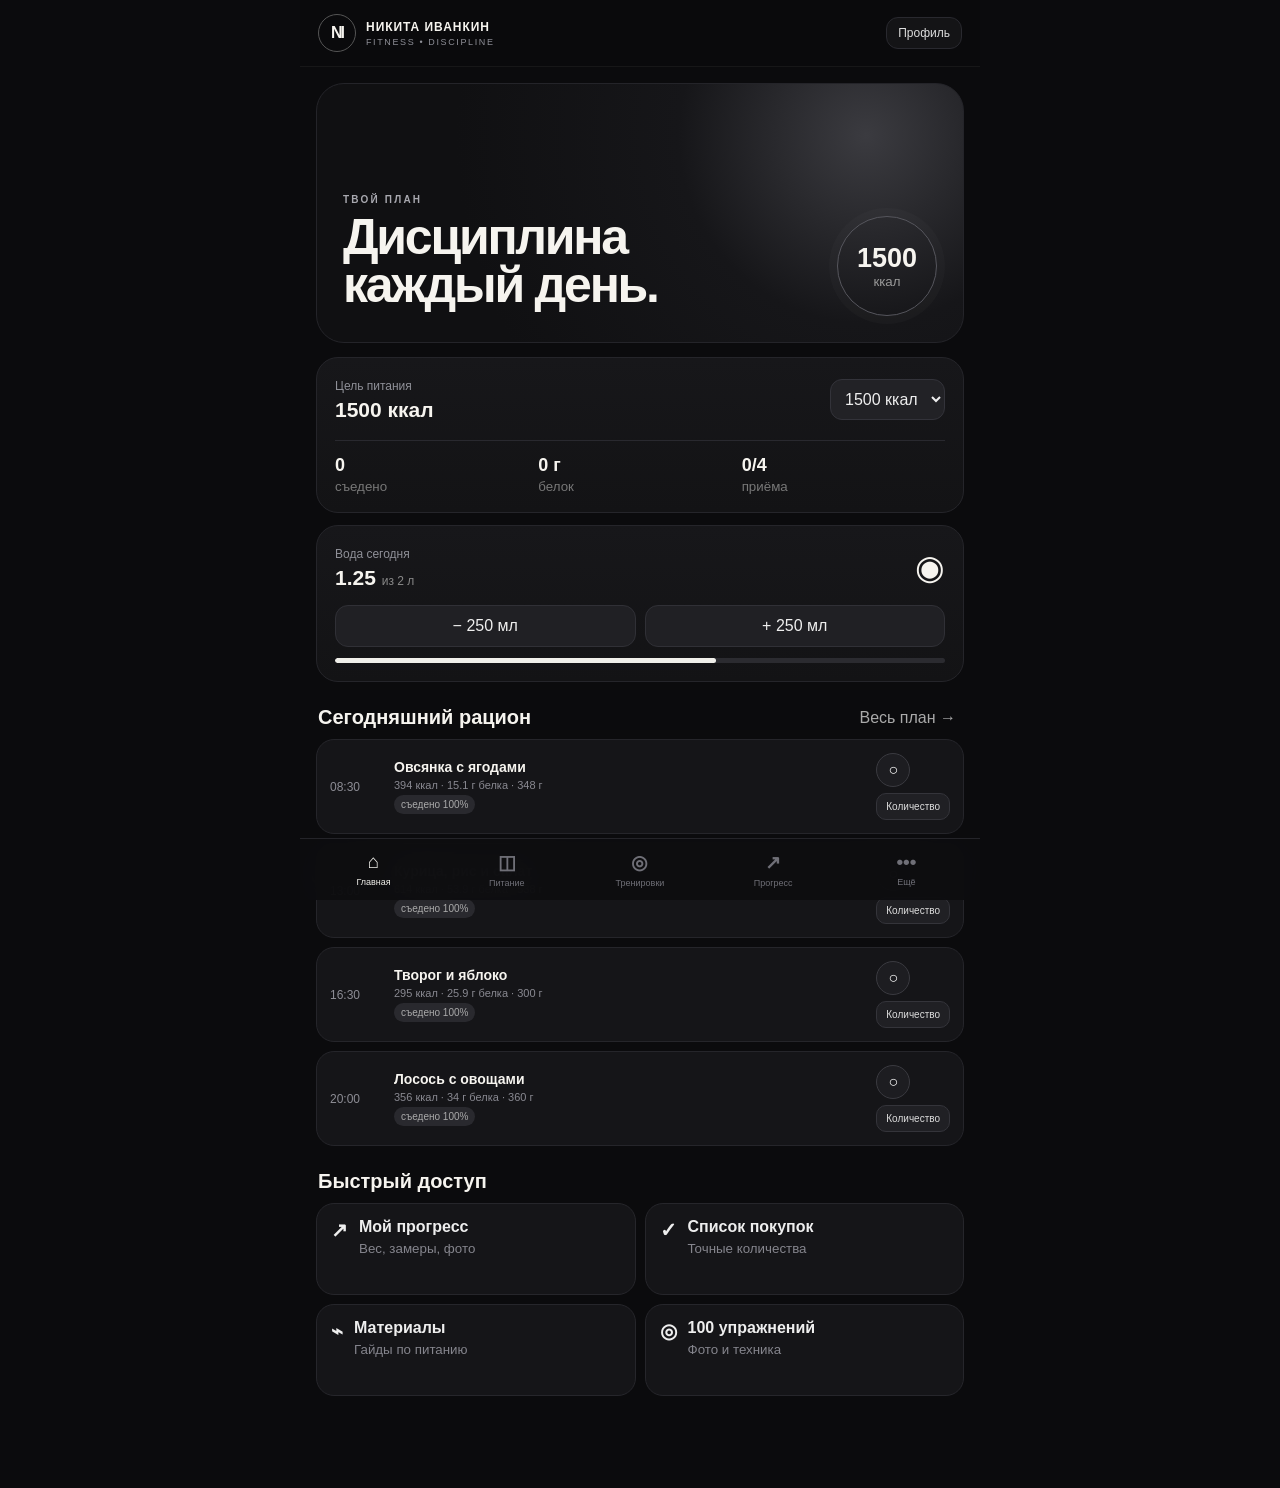
==== index.html @ 8d099d6b "Add files via upload" ====
<!doctype html><html lang="ru"><head><meta charset="utf-8"><meta name="viewport" content="width=device-width,initial-scale=1,viewport-fit=cover"><meta name="theme-color" content="#0b0b0d"><title>NI Fitness</title><link rel="stylesheet" href="styles.css"><script src="https://telegram.org/js/telegram-web-app.js"></script></head><body><div class="app">
<header class="topbar"><div class="brand"><div class="logo">NI</div><div><b>НИКИТА ИВАНКИН</b><span>FITNESS • DISCIPLINE</span></div></div><button class="icon-btn" data-goto="profile">Профиль</button></header>
<main>
<section class="page active" data-page="home"><div class="hero"><div><span class="eyebrow">ТВОЙ ПЛАН</span><h1>Дисциплина<br>каждый день.</h1></div><div class="hero-ring"><span id="heroKcal">1500</span><small>ккал</small></div></div>
<div class="card"><div class="row between"><div><span class="muted">Цель питания</span><h2 id="planTitle">1500 ккал</h2></div><select id="kcalSelect"></select></div><div class="stats"><div><span id="eatenKcal">0</span><small>съедено</small></div><div><span id="eatenProtein">0 г</span><small>белок</small></div><div><span id="mealProgress">0/4</span><small>приёма</small></div></div></div>
<div class="card water-card"><div class="row between"><div><span class="muted">Вода сегодня</span><h2><span id="waterValue">1.25</span> <small>из <span id="waterGoalText">2</span> л</small></h2></div><div class="water-drop">◉</div></div><div class="water-actions"><button id="waterMinus">− 250 мл</button><button id="waterPlus">+ 250 мл</button></div><div class="progress"><i id="waterBar"></i></div></div>
<div class="section-head"><h2>Сегодняшний рацион</h2><button data-goto="nutrition">Весь план →</button></div><div id="homeMeals" class="meal-list"></div>
<div class="section-head"><h2>Быстрый доступ</h2></div><div class="quick-grid"><button data-goto="progress"><b>↗</b><span>Мой прогресс<small>Вес, замеры, фото</small></span></button><button data-goto="nutrition"><b>✓</b><span>Список покупок<small>Точные количества</small></span></button><button data-goto="materials"><b>⌁</b><span>Материалы<small>Гайды по питанию</small></span></button><button data-goto="exercises"><b>◎</b><span>100 упражнений<small>Фото и техника</small></span></button></div></section>
<section class="page" data-page="nutrition"><div class="page-title"><span class="eyebrow">ПИТАНИЕ</span><h1>Мой рацион</h1><p>Можно отмечать фактически съеденное количество и менять продукты.</p></div><div class="card row between"><div><span class="muted">Калорийность</span><h2><span id="nutritionKcal">1500</span> ккал</h2></div><select id="kcalSelect2"></select></div><div id="nutritionMeals" class="meal-list"></div><div class="card"><div class="section-head no-margin"><h2>Список покупок на 7 дней</h2></div><div id="shoppingList" class="shopping"></div></div></section>
<section class="page" data-page="exercises"><div class="page-title"><span class="eyebrow">STRENGTH LIBRARY</span><h1>100 упражнений</h1><p>Фото из твоей энциклопедии, техника, мышцы и частые ошибки.</p></div><div id="muscleTabs" class="tabs"></div><div id="exerciseList" class="exercise-list"></div></section>
<section class="page" data-page="materials"><div class="page-title"><span class="eyebrow">LIBRARY</span><h1>Гайды и материалы</h1><p>Питание и тренировки в одном разделе.</p></div><div class="guide-grid"><a class="guide-card" href="assets/guides/nutrition-guide.pdf" target="_blank"><img src="assets/guides/nutrition-cover.jpg"><span><b>Nutrition Guide</b><small>Открыть полный гайд по питанию →</small></span></a><a class="guide-card" href="assets/guides/exercise-encyclopedia-100.pdf" target="_blank"><img src="assets/guides/exercise-cover.jpg"><span><b>100 силовых упражнений</b><small>Открыть энциклопедию →</small></span></a></div><div id="materialCards" class="material-list"></div></section>
<section class="page" data-page="progress"><div class="page-title"><span class="eyebrow">PROGRESS</span><h1>Мой прогресс</h1><p>Замеры и фото формы.</p></div><div class="card form-card"><label>Вес, кг<input id="weightInput" type="number" step="0.1"></label><label>Талия, см<input id="waistInput" type="number" step="0.1"></label><label>Грудь, см<input id="chestInput" type="number" step="0.1"></label><label>Бёдра, см<input id="hipsInput" type="number" step="0.1"></label><button class="primary" id="saveMeasurements">Сохранить замеры</button></div><div class="card"><div class="section-head no-margin"><h2>Фото формы</h2></div><div class="photo-actions"><label class="upload"><input id="photoGallery" type="file" accept="image/*"><span>▧ Загрузить из галереи</span></label><label class="upload"><input id="photoCamera" type="file" accept="image/*" capture="user"><span>◎ Сделать фото</span></label></div><div id="photoGrid" class="photo-grid"></div></div><div class="card"><div class="section-head no-margin"><h2>Последние замеры</h2></div><div id="measurementHistory" class="history"></div></div></section>
<section class="page" data-page="profile"><div class="page-title"><span class="eyebrow">PROFILE</span><h1>Профиль</h1><p>Настройки клиента и цели.</p></div><div class="card form-card"><label>Имя<input id="profileName" placeholder="Имя"></label><label>Цель<select id="profileGoal"><option>Снижение веса</option><option>Поддержание</option><option>Набор мышц</option></select></label><label>Рост, см<input id="profileHeight" type="number"></label><label>Текущий вес, кг<input id="profileWeight" type="number" step="0.1"></label><label>Цель по воде, л<input id="profileWater" type="number" step="0.25" min="0.5"></label><button class="primary" id="saveProfile">Сохранить профиль</button></div></section>
<section class="page" data-page="more"><div class="page-title"><span class="eyebrow">NI FITNESS</span><h1>Ещё</h1></div><div class="card menu-card"><button data-goto="materials">Гайды и материалы <span>→</span></button><button data-goto="profile">Профиль <span>→</span></button><button id="resetToday">Сбросить сегодняшний день <span>→</span></button><button id="exportData">Экспорт данных <span>→</span></button></div><div class="notice">Данные сохраняются локально на устройстве. Для полноценной синхронизации между устройствами понадобится серверная база.</div></section>
</main><nav class="bottom-nav"><button class="active" data-goto="home"><b>⌂</b><span>Главная</span></button><button data-goto="nutrition"><b>◫</b><span>Питание</span></button><button data-goto="exercises"><b>◎</b><span>Тренировки</span></button><button data-goto="progress"><b>↗</b><span>Прогресс</span></button><button data-goto="more"><b>•••</b><span>Ещё</span></button></nav></div>
<div class="modal" id="exerciseModal"><div class="sheet"><button class="close">×</button><div id="exerciseDetail"></div></div></div>
<div class="modal" id="mealModal"><div class="sheet"><button class="close">×</button><div id="mealDetail"></div></div></div>
<div class="modal" id="replaceModal"><div class="sheet"><button class="close">×</button><span class="eyebrow">ЗАМЕНА ПРОДУКТА</span><h2>Выбери замену</h2><div id="replaceDetail"></div></div></div>
<script src="data.js"></script><script src="app.js"></script></body></html>
---- styles.css ----
:root{--bg:#0b0b0d;--card:#151518;--card2:#1b1b1f;--text:#f6f4ef;--muted:#8f9098;--line:#29292f;--accent:#efeee9;--radius:22px}
*{box-sizing:border-box}html{background:var(--bg)}body{margin:0;background:var(--bg);color:var(--text);font-family:Inter,-apple-system,BlinkMacSystemFont,"Segoe UI",sans-serif}.app{max-width:680px;margin:auto;min-height:100vh;padding-bottom:92px}
button,select,input,textarea{font:inherit}.topbar{position:sticky;top:0;z-index:20;display:flex;justify-content:space-between;align-items:center;padding:14px 18px;background:rgba(11,11,13,.88);backdrop-filter:blur(20px);border-bottom:1px solid rgba(255,255,255,.05)}.brand{display:flex;gap:10px;align-items:center}.logo{width:38px;height:38px;border:1px solid #555;border-radius:50%;display:grid;place-items:center;font-weight:800;letter-spacing:-2px}.brand b{display:block;font-size:12px;letter-spacing:.08em}.brand span{display:block;color:var(--muted);font-size:9px;letter-spacing:.18em;margin-top:3px}.icon-btn{border:1px solid var(--line);color:#ddd;background:#141416;border-radius:12px;padding:8px 11px;font-size:12px}
main{padding:0 16px}.page{display:none;padding-top:16px}.page.active{display:block}.hero{min-height:210px;border-radius:28px;margin-bottom:14px;padding:26px;background:radial-gradient(circle at 85% 20%,#3b3b40 0,#161619 32%,#101012 70%);border:1px solid #242429;display:flex;align-items:flex-end;justify-content:space-between;overflow:hidden}.hero h1,.page-title h1{font-size:38px;line-height:.95;letter-spacing:-.045em;margin:7px 0}.eyebrow{font-size:10px;letter-spacing:.22em;color:#a8a8af;font-weight:700}.hero-ring{width:100px;height:100px;border-radius:50%;border:1px solid #56565d;display:grid;place-content:center;text-align:center;box-shadow:0 0 0 8px rgba(255,255,255,.02)}.hero-ring span{font-size:27px;font-weight:800}.hero-ring small{color:#999}.card{background:linear-gradient(180deg,#17171a,#131315);border:1px solid #25252a;border-radius:var(--radius);padding:18px;margin:12px 0}.row{display:flex;align-items:center;gap:12px}.between{justify-content:space-between}.muted{color:var(--muted);font-size:12px}.card h2{margin:4px 0 0;font-size:21px}.card h2 small{font-size:12px;color:#888;font-weight:500}select{background:#222226;color:#eee;border:1px solid #33333a;border-radius:12px;padding:10px}.stats{display:grid;grid-template-columns:repeat(3,1fr);margin-top:18px;border-top:1px solid var(--line);padding-top:14px}.stats div{display:flex;flex-direction:column}.stats span{font-weight:800;font-size:18px}.stats small{color:#777;margin-top:3px}.water-drop{font-size:34px}.water-actions{display:grid;grid-template-columns:1fr 1fr;gap:9px;margin:15px 0 11px}.water-actions button{background:#202024;border:1px solid #303036;color:#eee;border-radius:13px;padding:11px}.progress{height:5px;background:#2b2b30;border-radius:20px;overflow:hidden}.progress i{display:block;height:100%;background:#efeee9;width:62.5%;border-radius:20px;transition:.25s}.section-head{display:flex;justify-content:space-between;align-items:center;margin:24px 2px 10px}.section-head h2{font-size:20px;margin:0}.section-head button{background:none;border:0;color:#aaa}.no-margin{margin:0 0 14px}.meal-list{display:grid;gap:9px}.meal{display:grid;grid-template-columns:54px 1fr auto;gap:10px;align-items:center;background:#151518;border:1px solid #25252a;border-radius:18px;padding:13px}.meal.done{opacity:.55}.meal .time{font-size:12px;color:#8d8d95}.meal h3{font-size:14px;margin:0 0 4px}.meal p{margin:0;color:#898991;font-size:11px}.meal .check{width:34px;height:34px;border-radius:50%;border:1px solid #3a3a40;background:#1d1d21;color:white}.meal.done .check{background:#efeee9;color:#111}.quick-grid{display:grid;grid-template-columns:1fr 1fr;gap:9px}.quick-grid button{min-height:92px;border:1px solid #26262b;background:#151518;color:#eee;border-radius:18px;padding:14px;text-align:left;display:flex;gap:11px}.quick-grid b{font-size:20px}.quick-grid span{font-weight:700}.quick-grid small{display:block;font-weight:400;color:#85858d;margin-top:5px}.page-title{padding:16px 4px 8px}.page-title p{color:#85858d;margin:12px 0 0}.tabs{display:flex;overflow:auto;gap:8px;padding:4px 0 12px;scrollbar-width:none}.tabs button{white-space:nowrap;border:1px solid #2d2d32;background:#17171a;color:#aaa;border-radius:99px;padding:9px 14px}.tabs button.active{background:#efeee9;color:#111}.exercise-list{display:grid;gap:9px}.exercise{border:1px solid #27272c;background:#151518;border-radius:18px;padding:16px;color:#eee;text-align:left;display:flex;justify-content:space-between;gap:10px}.exercise h3{margin:0 0 5px;font-size:15px}.exercise p{margin:0;color:#818189;font-size:12px}.exercise .arrow{font-size:20px}.form-card{display:grid;gap:12px}label{display:grid;gap:7px;color:#aaa;font-size:12px}input,textarea{width:100%;background:#202024;border:1px solid #333339;color:#fff;border-radius:13px;padding:13px}textarea{min-height:90px;resize:vertical}.primary{background:#f2f0e9;color:#111;border:0;border-radius:14px;padding:14px;font-weight:800}.wide{width:100%}.upload{border:1px dashed #3a3a42;border-radius:18px;padding:24px;text-align:center;display:block}.upload input{display:none}.upload span{display:block;font-weight:800;color:#eee}.upload small{display:block;color:#73737b;margin-top:5px}.photo-grid{display:grid;grid-template-columns:repeat(3,1fr);gap:7px;margin-top:12px}.photo-grid img{width:100%;aspect-ratio:3/4;object-fit:cover;border-radius:12px}.history{display:grid;gap:8px}.history-item{background:#202024;border-radius:12px;padding:11px;color:#ccc;font-size:12px}.chips{display:flex;flex-wrap:wrap;gap:7px}.chip{border:1px solid #323238;background:#202024;border-radius:99px;padding:7px 10px;font-size:11px;color:#bbb}.menu-card{padding:5px 16px}.menu-card button{width:100%;display:flex;justify-content:space-between;background:none;border:0;border-bottom:1px solid #28282d;color:#eee;padding:16px 2px;text-align:left}.menu-card button:last-child{border-bottom:0}.notice{color:#777;font-size:11px;padding:10px 5px;line-height:1.5}.bottom-nav{position:fixed;z-index:30;bottom:0;left:50%;transform:translateX(-50%);width:min(680px,100%);display:grid;grid-template-columns:repeat(5,1fr);padding:8px 7px calc(8px + env(safe-area-inset-bottom));background:rgba(13,13,15,.94);backdrop-filter:blur(20px);border-top:1px solid #242429}.bottom-nav button{border:0;background:none;color:#6f6f77;display:flex;flex-direction:column;align-items:center;gap:4px;font-size:9px;padding:4px}.bottom-nav b{font-size:19px}.bottom-nav button.active{color:#f1f0eb}.modal{position:fixed;inset:0;background:rgba(0,0,0,.72);z-index:50;display:none;align-items:flex-end}.modal.open{display:flex}.sheet{position:relative;background:#151518;border:1px solid #303036;border-radius:26px 26px 0 0;padding:24px 18px calc(24px + env(safe-area-inset-bottom));width:min(680px,100%);margin:auto;max-height:88vh;overflow:auto}.close{position:absolute;right:16px;top:14px;width:34px;height:34px;border:1px solid #333;border-radius:50%;background:#222;color:white;font-size:22px}.detail-visual{height:170px;border-radius:18px;background:radial-gradient(circle at 50% 20%,#3b3b42,#1a1a1e 45%,#111);display:grid;place-items:center;margin:15px 0;font-size:58px}.detail-grid{display:grid;grid-template-columns:1fr 1fr;gap:8px}.detail-box{background:#202024;border-radius:14px;padding:12px}.detail-box small{color:#777}.detail-box p{margin:5px 0 0;font-size:12px}.detail-section{border-top:1px solid #2a2a30;padding-top:13px;margin-top:13px}.detail-section h4{margin:0 0 6px}.detail-section p{margin:0;color:#aaa;line-height:1.55;font-size:13px}
@media(min-width:600px){.hero{min-height:260px}.hero h1,.page-title h1{font-size:50px}}

.meal{grid-template-columns:54px 1fr auto}.meal-actions{display:flex;flex-direction:column;gap:6px}.mini{border:1px solid #34343a;background:#202024;color:#ddd;border-radius:10px;padding:7px 9px;font-size:10px}.ingredient-list{display:grid;gap:8px;margin-top:12px}.ingredient-row{display:grid;grid-template-columns:1fr auto;gap:10px;padding:10px 0;border-bottom:1px solid #29292e}.ingredient-row:last-child{border-bottom:0}.ingredient-row small{color:#85858d}.amount-line{display:flex;gap:8px;align-items:center;margin-top:14px}.amount-line input{max-width:110px}.shopping{display:grid;gap:8px}.shop-row{display:flex;justify-content:space-between;gap:12px;padding:10px 0;border-bottom:1px solid #29292e}.shop-row:last-child{border-bottom:0}.shop-row b{font-size:13px}.shop-row span{color:#aaa;font-size:12px}.exercise img{width:74px;height:54px;object-fit:cover;border-radius:10px;flex:none}.exercise{align-items:center}.exercise-main{display:flex;gap:12px;align-items:center}.detail-photo{width:100%;border-radius:18px;margin:14px 0;background:#101014}.guide-grid{display:grid;grid-template-columns:1fr 1fr;gap:10px}.guide-card{display:block;text-decoration:none;color:#eee;background:#151518;border:1px solid #27272c;border-radius:18px;overflow:hidden}.guide-card img{width:100%;aspect-ratio:3/4;object-fit:cover;display:block}.guide-card span{display:block;padding:12px}.guide-card b{font-size:13px}.guide-card small{display:block;color:#85858d;margin-top:5px;line-height:1.35}.material-list{display:grid;gap:9px;margin-top:14px}.material-card{background:#151518;border:1px solid #27272c;border-radius:18px;padding:16px}.material-card h3{margin:0 0 8px;font-size:15px}.material-card p{margin:0;color:#aaa;font-size:13px;line-height:1.55}.photo-actions{display:grid;grid-template-columns:1fr 1fr;gap:8px}.photo-actions .upload{padding:15px 8px}.photo-actions .upload span{font-size:12px}.profile-summary{background:#202024;border-radius:14px;padding:13px;margin-bottom:10px}.replace-options{display:grid;gap:8px;margin-top:12px}.replace-options button{border:1px solid #33333a;background:#202024;color:#eee;border-radius:13px;padding:13px;text-align:left}.portion-badge{display:inline-block;padding:4px 7px;border-radius:99px;background:#29292e;color:#aaa;font-size:10px;margin-top:4px}@media(max-width:380px){.guide-grid{grid-template-columns:1fr}.photo-actions{grid-template-columns:1fr}}
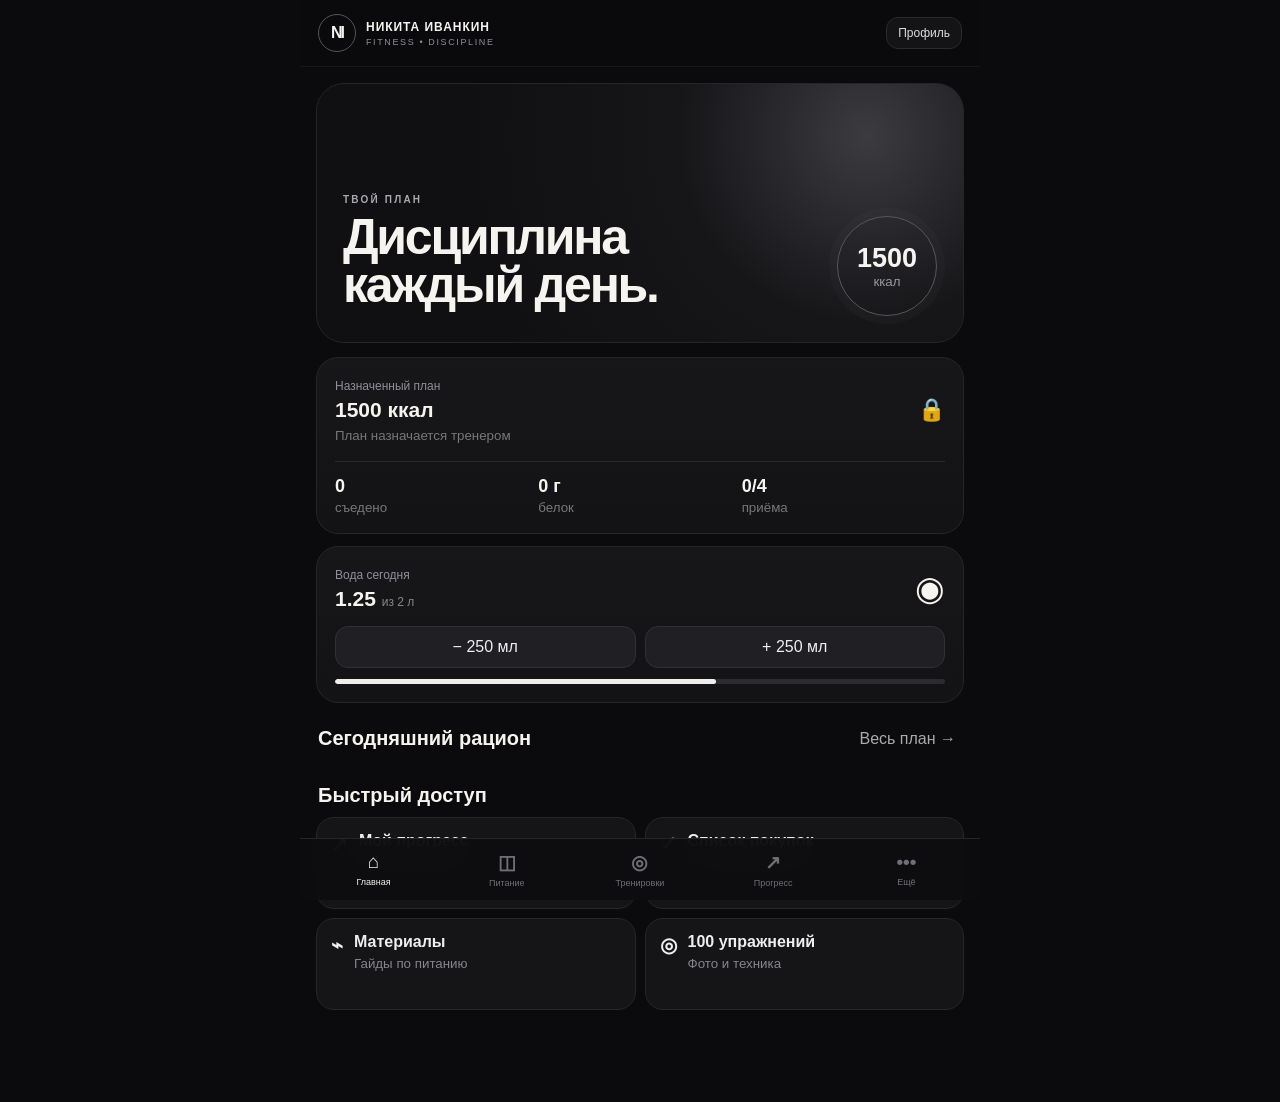
==== commit 385fb56a: "Add files via upload" ====
--- a/index.html
+++ b/index.html
@@ -2,15 +2,15 @@
 <header class="topbar"><div class="brand"><div class="logo">NI</div><div><b>НИКИТА ИВАНКИН</b><span>FITNESS • DISCIPLINE</span></div></div><button class="icon-btn" data-goto="profile">Профиль</button></header>
 <main>
 <section class="page active" data-page="home"><div class="hero"><div><span class="eyebrow">ТВОЙ ПЛАН</span><h1>Дисциплина<br>каждый день.</h1></div><div class="hero-ring"><span id="heroKcal">1500</span><small>ккал</small></div></div>
-<div class="card"><div class="row between"><div><span class="muted">Цель питания</span><h2 id="planTitle">1500 ккал</h2></div><select id="kcalSelect"></select></div><div class="stats"><div><span id="eatenKcal">0</span><small>съедено</small></div><div><span id="eatenProtein">0 г</span><small>белок</small></div><div><span id="mealProgress">0/4</span><small>приёма</small></div></div></div>
+<div class="card"><div class="row between"><div><span class="muted">Назначенный план</span><h2 id="planTitle">1500 ккал</h2><small class="locked-note">План назначается тренером</small></div><span class="plan-lock">🔒</span></div><div class="stats"><div><span id="eatenKcal">0</span><small>съедено</small></div><div><span id="eatenProtein">0 г</span><small>белок</small></div><div><span id="mealProgress">0/4</span><small>приёма</small></div></div></div>
 <div class="card water-card"><div class="row between"><div><span class="muted">Вода сегодня</span><h2><span id="waterValue">1.25</span> <small>из <span id="waterGoalText">2</span> л</small></h2></div><div class="water-drop">◉</div></div><div class="water-actions"><button id="waterMinus">− 250 мл</button><button id="waterPlus">+ 250 мл</button></div><div class="progress"><i id="waterBar"></i></div></div>
 <div class="section-head"><h2>Сегодняшний рацион</h2><button data-goto="nutrition">Весь план →</button></div><div id="homeMeals" class="meal-list"></div>
 <div class="section-head"><h2>Быстрый доступ</h2></div><div class="quick-grid"><button data-goto="progress"><b>↗</b><span>Мой прогресс<small>Вес, замеры, фото</small></span></button><button data-goto="nutrition"><b>✓</b><span>Список покупок<small>Точные количества</small></span></button><button data-goto="materials"><b>⌁</b><span>Материалы<small>Гайды по питанию</small></span></button><button data-goto="exercises"><b>◎</b><span>100 упражнений<small>Фото и техника</small></span></button></div></section>
-<section class="page" data-page="nutrition"><div class="page-title"><span class="eyebrow">ПИТАНИЕ</span><h1>Мой рацион</h1><p>Можно отмечать фактически съеденное количество и менять продукты.</p></div><div class="card row between"><div><span class="muted">Калорийность</span><h2><span id="nutritionKcal">1500</span> ккал</h2></div><select id="kcalSelect2"></select></div><div id="nutritionMeals" class="meal-list"></div><div class="card"><div class="section-head no-margin"><h2>Список покупок на 7 дней</h2></div><div id="shoppingList" class="shopping"></div></div></section>
+<section class="page" data-page="nutrition"><div class="page-title"><span class="eyebrow">ПИТАНИЕ</span><h1>Мой рацион</h1><p>Можно отмечать фактически съеденное количество и менять продукты.</p></div><div class="card row between"><div><span class="muted">Ваш план питания</span><h2><span id="nutritionKcal">1500</span> ккал</h2><small class="locked-note">Изменить план может тренер</small></div><span class="plan-lock">🔒</span></div><div id="nutritionMeals" class="meal-list"></div><div class="card"><div class="section-head no-margin"><h2>Список покупок на 7 дней</h2></div><div id="shoppingList" class="shopping"></div></div></section>
 <section class="page" data-page="exercises"><div class="page-title"><span class="eyebrow">STRENGTH LIBRARY</span><h1>100 упражнений</h1><p>Фото из твоей энциклопедии, техника, мышцы и частые ошибки.</p></div><div id="muscleTabs" class="tabs"></div><div id="exerciseList" class="exercise-list"></div></section>
-<section class="page" data-page="materials"><div class="page-title"><span class="eyebrow">LIBRARY</span><h1>Гайды и материалы</h1><p>Питание и тренировки в одном разделе.</p></div><div class="guide-grid"><a class="guide-card" href="assets/guides/nutrition-guide.pdf" target="_blank"><img src="assets/guides/nutrition-cover.jpg"><span><b>Nutrition Guide</b><small>Открыть полный гайд по питанию →</small></span></a><a class="guide-card" href="assets/guides/exercise-encyclopedia-100.pdf" target="_blank"><img src="assets/guides/exercise-cover.jpg"><span><b>100 силовых упражнений</b><small>Открыть энциклопедию →</small></span></a></div><div id="materialCards" class="material-list"></div></section>
+<section class="page" data-page="materials"><div class="page-title"><span class="eyebrow">LIBRARY</span><h1>Гайды и материалы</h1><p>Только материалы, доступные по вашей подписке.</p></div><div class="guide-grid"><button class="guide-card guide-open" data-guide="nutrition-guide.pdf"><img src="assets/guides/nutrition-cover.jpg" onerror="this.style.display='none'"><span><b>Nutrition Guide</b><small>База питания и построение рациона →</small></span></button><button class="guide-card guide-open" data-guide="product-guide.pdf"><div class="guide-placeholder">ПРОДУКТЫ</div><span><b>Как выбирать продукты</b><small>Белок, углеводы, жиры и порции →</small></span></button></div><div id="materialCards" class="material-list"></div></section>
 <section class="page" data-page="progress"><div class="page-title"><span class="eyebrow">PROGRESS</span><h1>Мой прогресс</h1><p>Замеры и фото формы.</p></div><div class="card form-card"><label>Вес, кг<input id="weightInput" type="number" step="0.1"></label><label>Талия, см<input id="waistInput" type="number" step="0.1"></label><label>Грудь, см<input id="chestInput" type="number" step="0.1"></label><label>Бёдра, см<input id="hipsInput" type="number" step="0.1"></label><button class="primary" id="saveMeasurements">Сохранить замеры</button></div><div class="card"><div class="section-head no-margin"><h2>Фото формы</h2></div><div class="photo-actions"><label class="upload"><input id="photoGallery" type="file" accept="image/*"><span>▧ Загрузить из галереи</span></label><label class="upload"><input id="photoCamera" type="file" accept="image/*" capture="user"><span>◎ Сделать фото</span></label></div><div id="photoGrid" class="photo-grid"></div></div><div class="card"><div class="section-head no-margin"><h2>Последние замеры</h2></div><div id="measurementHistory" class="history"></div></div></section>
-<section class="page" data-page="profile"><div class="page-title"><span class="eyebrow">PROFILE</span><h1>Профиль</h1><p>Настройки клиента и цели.</p></div><div class="card form-card"><label>Имя<input id="profileName" placeholder="Имя"></label><label>Цель<select id="profileGoal"><option>Снижение веса</option><option>Поддержание</option><option>Набор мышц</option></select></label><label>Рост, см<input id="profileHeight" type="number"></label><label>Текущий вес, кг<input id="profileWeight" type="number" step="0.1"></label><label>Цель по воде, л<input id="profileWater" type="number" step="0.25" min="0.5"></label><button class="primary" id="saveProfile">Сохранить профиль</button></div></section>
+<section class="page" data-page="profile"><div class="page-title"><span class="eyebrow">PROFILE</span><h1>Профиль</h1><p>Ваши настройки, подписка и связь с тренером.</p></div><div class="card subscription-card"><div><span class="muted">Подписка</span><h2>NI FITNESS · ACTIVE</h2><small>Персональный план и материалы</small></div><span class="status-pill">Активна</span></div><div class="card form-card"><label>Имя<input id="profileName" placeholder="Имя"></label><label>Цель<select id="profileGoal"><option>Снижение веса</option><option>Поддержание</option><option>Набор мышц</option></select></label><label>Рост, см<input id="profileHeight" type="number"></label><label>Текущий вес, кг<input id="profileWeight" type="number" step="0.1"></label><label>Цель по воде, л<input id="profileWater" type="number" step="0.25" min="0.5"></label><button class="primary" id="saveProfile">Сохранить профиль</button></div><div class="card monthly-review"><span class="eyebrow">1 РАЗ В МЕСЯЦ</span><h2>Разбор прогресса от Никиты</h2><p>Отправьте итоги месяца: приложение приложит последние замеры, а вы добавите самочувствие, достижения и сложности.</p><label>Что получилось лучше всего?<textarea id="reviewWin" placeholder="Например: держал питание, тренировался 3 раза в неделю..."></textarea></label><label>Что было сложнее всего?<textarea id="reviewHard" placeholder="Например: вечерний голод, пропуски тренировок..."></textarea></label><label>Что хотите скорректировать?<textarea id="reviewNext" placeholder="Ваш вопрос или цель на следующий месяц"></textarea></label><button class="primary" id="sendReview">Отправить отчёт тренеру</button><div id="reviewStatus" class="review-status"></div></div></section>
 <section class="page" data-page="more"><div class="page-title"><span class="eyebrow">NI FITNESS</span><h1>Ещё</h1></div><div class="card menu-card"><button data-goto="materials">Гайды и материалы <span>→</span></button><button data-goto="profile">Профиль <span>→</span></button><button id="resetToday">Сбросить сегодняшний день <span>→</span></button><button id="exportData">Экспорт данных <span>→</span></button></div><div class="notice">Данные сохраняются локально на устройстве. Для полноценной синхронизации между устройствами понадобится серверная база.</div></section>
 </main><nav class="bottom-nav"><button class="active" data-goto="home"><b>⌂</b><span>Главная</span></button><button data-goto="nutrition"><b>◫</b><span>Питание</span></button><button data-goto="exercises"><b>◎</b><span>Тренировки</span></button><button data-goto="progress"><b>↗</b><span>Прогресс</span></button><button data-goto="more"><b>•••</b><span>Ещё</span></button></nav></div>
 <div class="modal" id="exerciseModal"><div class="sheet"><button class="close">×</button><div id="exerciseDetail"></div></div></div>
--- a/styles.css
+++ b/styles.css
@@ -6,3 +6,5 @@
 @media(min-width:600px){.hero{min-height:260px}.hero h1,.page-title h1{font-size:50px}}
 
 .meal{grid-template-columns:54px 1fr auto}.meal-actions{display:flex;flex-direction:column;gap:6px}.mini{border:1px solid #34343a;background:#202024;color:#ddd;border-radius:10px;padding:7px 9px;font-size:10px}.ingredient-list{display:grid;gap:8px;margin-top:12px}.ingredient-row{display:grid;grid-template-columns:1fr auto;gap:10px;padding:10px 0;border-bottom:1px solid #29292e}.ingredient-row:last-child{border-bottom:0}.ingredient-row small{color:#85858d}.amount-line{display:flex;gap:8px;align-items:center;margin-top:14px}.amount-line input{max-width:110px}.shopping{display:grid;gap:8px}.shop-row{display:flex;justify-content:space-between;gap:12px;padding:10px 0;border-bottom:1px solid #29292e}.shop-row:last-child{border-bottom:0}.shop-row b{font-size:13px}.shop-row span{color:#aaa;font-size:12px}.exercise img{width:74px;height:54px;object-fit:cover;border-radius:10px;flex:none}.exercise{align-items:center}.exercise-main{display:flex;gap:12px;align-items:center}.detail-photo{width:100%;border-radius:18px;margin:14px 0;background:#101014}.guide-grid{display:grid;grid-template-columns:1fr 1fr;gap:10px}.guide-card{display:block;text-decoration:none;color:#eee;background:#151518;border:1px solid #27272c;border-radius:18px;overflow:hidden}.guide-card img{width:100%;aspect-ratio:3/4;object-fit:cover;display:block}.guide-card span{display:block;padding:12px}.guide-card b{font-size:13px}.guide-card small{display:block;color:#85858d;margin-top:5px;line-height:1.35}.material-list{display:grid;gap:9px;margin-top:14px}.material-card{background:#151518;border:1px solid #27272c;border-radius:18px;padding:16px}.material-card h3{margin:0 0 8px;font-size:15px}.material-card p{margin:0;color:#aaa;font-size:13px;line-height:1.55}.photo-actions{display:grid;grid-template-columns:1fr 1fr;gap:8px}.photo-actions .upload{padding:15px 8px}.photo-actions .upload span{font-size:12px}.profile-summary{background:#202024;border-radius:14px;padding:13px;margin-bottom:10px}.replace-options{display:grid;gap:8px;margin-top:12px}.replace-options button{border:1px solid #33333a;background:#202024;color:#eee;border-radius:13px;padding:13px;text-align:left}.portion-badge{display:inline-block;padding:4px 7px;border-radius:99px;background:#29292e;color:#aaa;font-size:10px;margin-top:4px}@media(max-width:380px){.guide-grid{grid-template-columns:1fr}.photo-actions{grid-template-columns:1fr}}
+
+.locked-note{display:block;color:#777;margin-top:6px}.plan-lock{font-size:22px}.subscription-card{display:flex;justify-content:space-between;align-items:center}.status-pill{background:#f2f0e9;color:#111;border-radius:99px;padding:7px 10px;font-size:10px;font-weight:800}.monthly-review p{color:#aaa;font-size:13px;line-height:1.5}.monthly-review label{margin-top:12px}.review-status{margin-top:12px}.status-box{background:#202024;border-radius:13px;padding:12px}.status-box b,.status-box small{display:block}.status-box small{color:#888;margin-top:4px}.guide-card{border:1px solid #27272c;text-align:left;padding:0}.guide-placeholder{aspect-ratio:3/4;display:grid;place-items:center;background:radial-gradient(circle at 70% 20%,#3b3b42,#17171a 55%,#101012);font-weight:900;letter-spacing:.16em;color:#ddd}.guide-open{cursor:pointer}.guide-open span{display:block;padding:12px}.guide-open b{color:#eee}.guide-open small{display:block;color:#85858d;margin-top:5px}.exercise img{background:#202024}
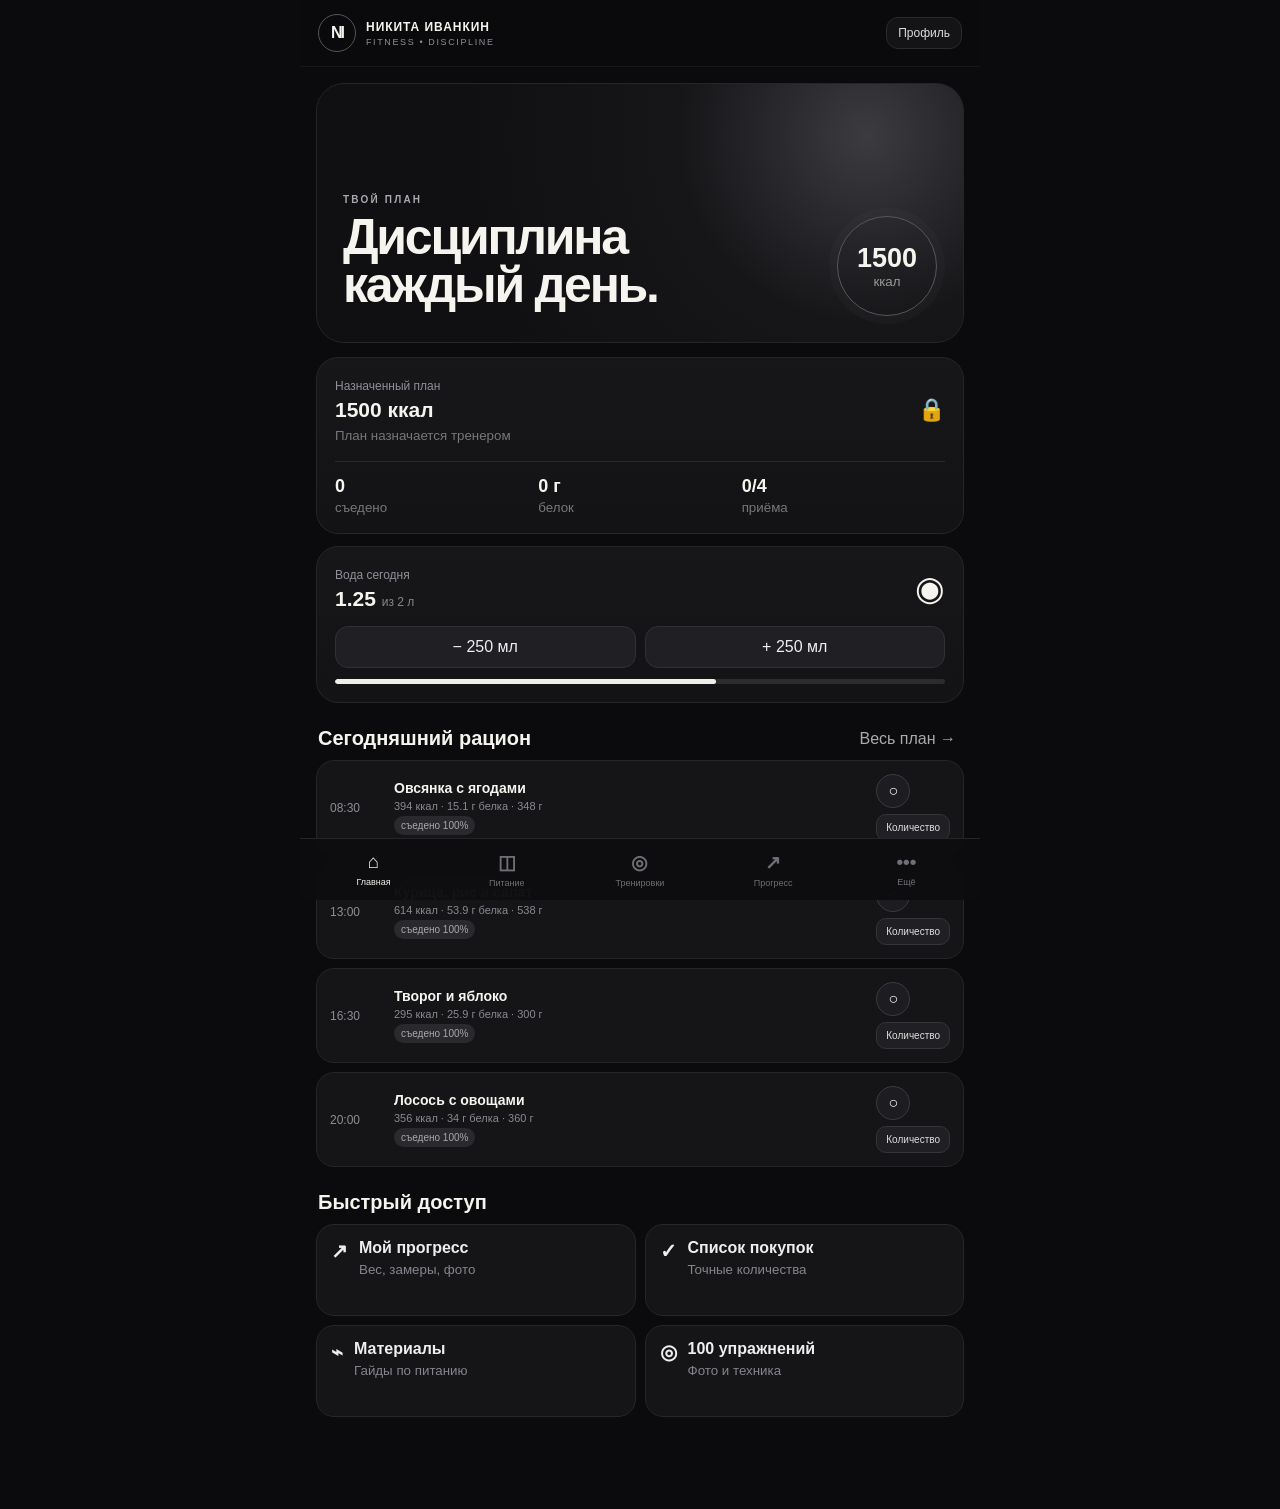
==== commit 0ac403cd: "Add files via upload" ====
--- a/index.html
+++ b/index.html
@@ -8,12 +8,27 @@
 <div class="section-head"><h2>Быстрый доступ</h2></div><div class="quick-grid"><button data-goto="progress"><b>↗</b><span>Мой прогресс<small>Вес, замеры, фото</small></span></button><button data-goto="nutrition"><b>✓</b><span>Список покупок<small>Точные количества</small></span></button><button data-goto="materials"><b>⌁</b><span>Материалы<small>Гайды по питанию</small></span></button><button data-goto="exercises"><b>◎</b><span>100 упражнений<small>Фото и техника</small></span></button></div></section>
 <section class="page" data-page="nutrition"><div class="page-title"><span class="eyebrow">ПИТАНИЕ</span><h1>Мой рацион</h1><p>Можно отмечать фактически съеденное количество и менять продукты.</p></div><div class="card row between"><div><span class="muted">Ваш план питания</span><h2><span id="nutritionKcal">1500</span> ккал</h2><small class="locked-note">Изменить план может тренер</small></div><span class="plan-lock">🔒</span></div><div id="nutritionMeals" class="meal-list"></div><div class="card"><div class="section-head no-margin"><h2>Список покупок на 7 дней</h2></div><div id="shoppingList" class="shopping"></div></div></section>
 <section class="page" data-page="exercises"><div class="page-title"><span class="eyebrow">STRENGTH LIBRARY</span><h1>100 упражнений</h1><p>Фото из твоей энциклопедии, техника, мышцы и частые ошибки.</p></div><div id="muscleTabs" class="tabs"></div><div id="exerciseList" class="exercise-list"></div></section>
-<section class="page" data-page="materials"><div class="page-title"><span class="eyebrow">LIBRARY</span><h1>Гайды и материалы</h1><p>Только материалы, доступные по вашей подписке.</p></div><div class="guide-grid"><button class="guide-card guide-open" data-guide="nutrition-guide.pdf"><img src="assets/guides/nutrition-cover.jpg" onerror="this.style.display='none'"><span><b>Nutrition Guide</b><small>База питания и построение рациона →</small></span></button><button class="guide-card guide-open" data-guide="product-guide.pdf"><div class="guide-placeholder">ПРОДУКТЫ</div><span><b>Как выбирать продукты</b><small>Белок, углеводы, жиры и порции →</small></span></button></div><div id="materialCards" class="material-list"></div></section>
+<section class="page" data-page="materials"><div class="page-title"><span class="eyebrow">LIBRARY</span><h1>Гайды и материалы</h1><p>Только материалы, доступные по вашей подписке.</p></div>
+<div class="guide-grid">
+<button class="guide-card guide-open" data-guide="./nutrition-guide.pdf"><div class="guide-placeholder">NUTRITION</div><span><b>Nutrition Guide</b><small>База питания и построение рациона →</small></span></button>
+<button class="guide-card guide-open" data-guide="./product-guide.pdf"><div class="guide-placeholder">ПРОДУКТЫ</div><span><b>Как выбирать продукты</b><small>Белок, углеводы, жиры и порции →</small></span></button>
+<button class="guide-card article-open" data-article="protein"><div class="guide-placeholder">PROTEIN</div><span><b>Протеин и добавки</b><small>Что действительно нужно, а что нет →</small></span></button>
+<button class="guide-card article-open" data-article="goals"><div class="guide-placeholder">GOALS</div><span><b>Снижение, поддержание, набор</b><small>Как меняется рацион под цель →</small></span></button>
+<button class="guide-card article-open" data-article="labels"><div class="guide-placeholder">LABEL</div><span><b>Как читать этикетку</b><small>Калории, белок, жиры и состав →</small></span></button>
+</div><div id="materialCards" class="material-list"></div></section>
 <section class="page" data-page="progress"><div class="page-title"><span class="eyebrow">PROGRESS</span><h1>Мой прогресс</h1><p>Замеры и фото формы.</p></div><div class="card form-card"><label>Вес, кг<input id="weightInput" type="number" step="0.1"></label><label>Талия, см<input id="waistInput" type="number" step="0.1"></label><label>Грудь, см<input id="chestInput" type="number" step="0.1"></label><label>Бёдра, см<input id="hipsInput" type="number" step="0.1"></label><button class="primary" id="saveMeasurements">Сохранить замеры</button></div><div class="card"><div class="section-head no-margin"><h2>Фото формы</h2></div><div class="photo-actions"><label class="upload"><input id="photoGallery" type="file" accept="image/*"><span>▧ Загрузить из галереи</span></label><label class="upload"><input id="photoCamera" type="file" accept="image/*" capture="user"><span>◎ Сделать фото</span></label></div><div id="photoGrid" class="photo-grid"></div></div><div class="card"><div class="section-head no-margin"><h2>Последние замеры</h2></div><div id="measurementHistory" class="history"></div></div></section>
 <section class="page" data-page="profile"><div class="page-title"><span class="eyebrow">PROFILE</span><h1>Профиль</h1><p>Ваши настройки, подписка и связь с тренером.</p></div><div class="card subscription-card"><div><span class="muted">Подписка</span><h2>NI FITNESS · ACTIVE</h2><small>Персональный план и материалы</small></div><span class="status-pill">Активна</span></div><div class="card form-card"><label>Имя<input id="profileName" placeholder="Имя"></label><label>Цель<select id="profileGoal"><option>Снижение веса</option><option>Поддержание</option><option>Набор мышц</option></select></label><label>Рост, см<input id="profileHeight" type="number"></label><label>Текущий вес, кг<input id="profileWeight" type="number" step="0.1"></label><label>Цель по воде, л<input id="profileWater" type="number" step="0.25" min="0.5"></label><button class="primary" id="saveProfile">Сохранить профиль</button></div><div class="card monthly-review"><span class="eyebrow">1 РАЗ В МЕСЯЦ</span><h2>Разбор прогресса от Никиты</h2><p>Отправьте итоги месяца: приложение приложит последние замеры, а вы добавите самочувствие, достижения и сложности.</p><label>Что получилось лучше всего?<textarea id="reviewWin" placeholder="Например: держал питание, тренировался 3 раза в неделю..."></textarea></label><label>Что было сложнее всего?<textarea id="reviewHard" placeholder="Например: вечерний голод, пропуски тренировок..."></textarea></label><label>Что хотите скорректировать?<textarea id="reviewNext" placeholder="Ваш вопрос или цель на следующий месяц"></textarea></label><button class="primary" id="sendReview">Отправить отчёт тренеру</button><div id="reviewStatus" class="review-status"></div></div></section>
-<section class="page" data-page="more"><div class="page-title"><span class="eyebrow">NI FITNESS</span><h1>Ещё</h1></div><div class="card menu-card"><button data-goto="materials">Гайды и материалы <span>→</span></button><button data-goto="profile">Профиль <span>→</span></button><button id="resetToday">Сбросить сегодняшний день <span>→</span></button><button id="exportData">Экспорт данных <span>→</span></button></div><div class="notice">Данные сохраняются локально на устройстве. Для полноценной синхронизации между устройствами понадобится серверная база.</div></section>
+<section class="page" data-page="more"><div class="page-title"><span class="eyebrow">NI FITNESS</span><h1>Ещё</h1></div>
+<div class="card test-panel" id="trainerTestPanel" style="display:none">
+<span class="eyebrow">РЕЖИМ ТЕСТИРОВАНИЯ</span><h2>Доступ клиента</h2>
+<p class="muted">Этот блок виден только по ссылке с <b>?test=1</b>. Он нужен, чтобы до подключения сервера проверить разные варианты доступа.</p>
+<label>Назначенный план<select id="testAssignedKcal"></select></label>
+<label class="switch-row"><span>Подписка активна</span><input id="testSubActive" type="checkbox"></label>
+<button class="primary wide" id="applyTestAccess">Применить тестовый доступ</button><div id="testAccessStatus" class="review-status"></div>
+</div><div class="card menu-card"><button data-goto="materials">Гайды и материалы <span>→</span></button><button data-goto="profile">Профиль <span>→</span></button><button id="resetToday">Сбросить сегодняшний день <span>→</span></button><button id="exportData">Экспорт данных <span>→</span></button></div><div class="notice">Данные сохраняются локально на устройстве. Для полноценной синхронизации между устройствами понадобится серверная база.</div></section>
 </main><nav class="bottom-nav"><button class="active" data-goto="home"><b>⌂</b><span>Главная</span></button><button data-goto="nutrition"><b>◫</b><span>Питание</span></button><button data-goto="exercises"><b>◎</b><span>Тренировки</span></button><button data-goto="progress"><b>↗</b><span>Прогресс</span></button><button data-goto="more"><b>•••</b><span>Ещё</span></button></nav></div>
 <div class="modal" id="exerciseModal"><div class="sheet"><button class="close">×</button><div id="exerciseDetail"></div></div></div>
 <div class="modal" id="mealModal"><div class="sheet"><button class="close">×</button><div id="mealDetail"></div></div></div>
 <div class="modal" id="replaceModal"><div class="sheet"><button class="close">×</button><span class="eyebrow">ЗАМЕНА ПРОДУКТА</span><h2>Выбери замену</h2><div id="replaceDetail"></div></div></div>
+<div class="modal" id="articleModal"><div class="sheet"><button class="close">×</button><div id="articleDetail"></div></div></div>
 <script src="data.js"></script><script src="app.js"></script></body></html>
--- a/styles.css
+++ b/styles.css
@@ -8,3 +8,6 @@
 .meal{grid-template-columns:54px 1fr auto}.meal-actions{display:flex;flex-direction:column;gap:6px}.mini{border:1px solid #34343a;background:#202024;color:#ddd;border-radius:10px;padding:7px 9px;font-size:10px}.ingredient-list{display:grid;gap:8px;margin-top:12px}.ingredient-row{display:grid;grid-template-columns:1fr auto;gap:10px;padding:10px 0;border-bottom:1px solid #29292e}.ingredient-row:last-child{border-bottom:0}.ingredient-row small{color:#85858d}.amount-line{display:flex;gap:8px;align-items:center;margin-top:14px}.amount-line input{max-width:110px}.shopping{display:grid;gap:8px}.shop-row{display:flex;justify-content:space-between;gap:12px;padding:10px 0;border-bottom:1px solid #29292e}.shop-row:last-child{border-bottom:0}.shop-row b{font-size:13px}.shop-row span{color:#aaa;font-size:12px}.exercise img{width:74px;height:54px;object-fit:cover;border-radius:10px;flex:none}.exercise{align-items:center}.exercise-main{display:flex;gap:12px;align-items:center}.detail-photo{width:100%;border-radius:18px;margin:14px 0;background:#101014}.guide-grid{display:grid;grid-template-columns:1fr 1fr;gap:10px}.guide-card{display:block;text-decoration:none;color:#eee;background:#151518;border:1px solid #27272c;border-radius:18px;overflow:hidden}.guide-card img{width:100%;aspect-ratio:3/4;object-fit:cover;display:block}.guide-card span{display:block;padding:12px}.guide-card b{font-size:13px}.guide-card small{display:block;color:#85858d;margin-top:5px;line-height:1.35}.material-list{display:grid;gap:9px;margin-top:14px}.material-card{background:#151518;border:1px solid #27272c;border-radius:18px;padding:16px}.material-card h3{margin:0 0 8px;font-size:15px}.material-card p{margin:0;color:#aaa;font-size:13px;line-height:1.55}.photo-actions{display:grid;grid-template-columns:1fr 1fr;gap:8px}.photo-actions .upload{padding:15px 8px}.photo-actions .upload span{font-size:12px}.profile-summary{background:#202024;border-radius:14px;padding:13px;margin-bottom:10px}.replace-options{display:grid;gap:8px;margin-top:12px}.replace-options button{border:1px solid #33333a;background:#202024;color:#eee;border-radius:13px;padding:13px;text-align:left}.portion-badge{display:inline-block;padding:4px 7px;border-radius:99px;background:#29292e;color:#aaa;font-size:10px;margin-top:4px}@media(max-width:380px){.guide-grid{grid-template-columns:1fr}.photo-actions{grid-template-columns:1fr}}
 
 .locked-note{display:block;color:#777;margin-top:6px}.plan-lock{font-size:22px}.subscription-card{display:flex;justify-content:space-between;align-items:center}.status-pill{background:#f2f0e9;color:#111;border-radius:99px;padding:7px 10px;font-size:10px;font-weight:800}.monthly-review p{color:#aaa;font-size:13px;line-height:1.5}.monthly-review label{margin-top:12px}.review-status{margin-top:12px}.status-box{background:#202024;border-radius:13px;padding:12px}.status-box b,.status-box small{display:block}.status-box small{color:#888;margin-top:4px}.guide-card{border:1px solid #27272c;text-align:left;padding:0}.guide-placeholder{aspect-ratio:3/4;display:grid;place-items:center;background:radial-gradient(circle at 70% 20%,#3b3b42,#17171a 55%,#101012);font-weight:900;letter-spacing:.16em;color:#ddd}.guide-open{cursor:pointer}.guide-open span{display:block;padding:12px}.guide-open b{color:#eee}.guide-open small{display:block;color:#85858d;margin-top:5px}.exercise img{background:#202024}
+
+.test-panel{border-color:#42424a}.switch-row{display:flex;align-items:center;justify-content:space-between;margin:12px 0}.switch-row input{width:auto;transform:scale(1.2)}
+.article-body{margin-top:16px}.article-body p{color:#b0b0b7;line-height:1.6;font-size:14px}.article-body h4{margin:20px 0 7px;font-size:15px}
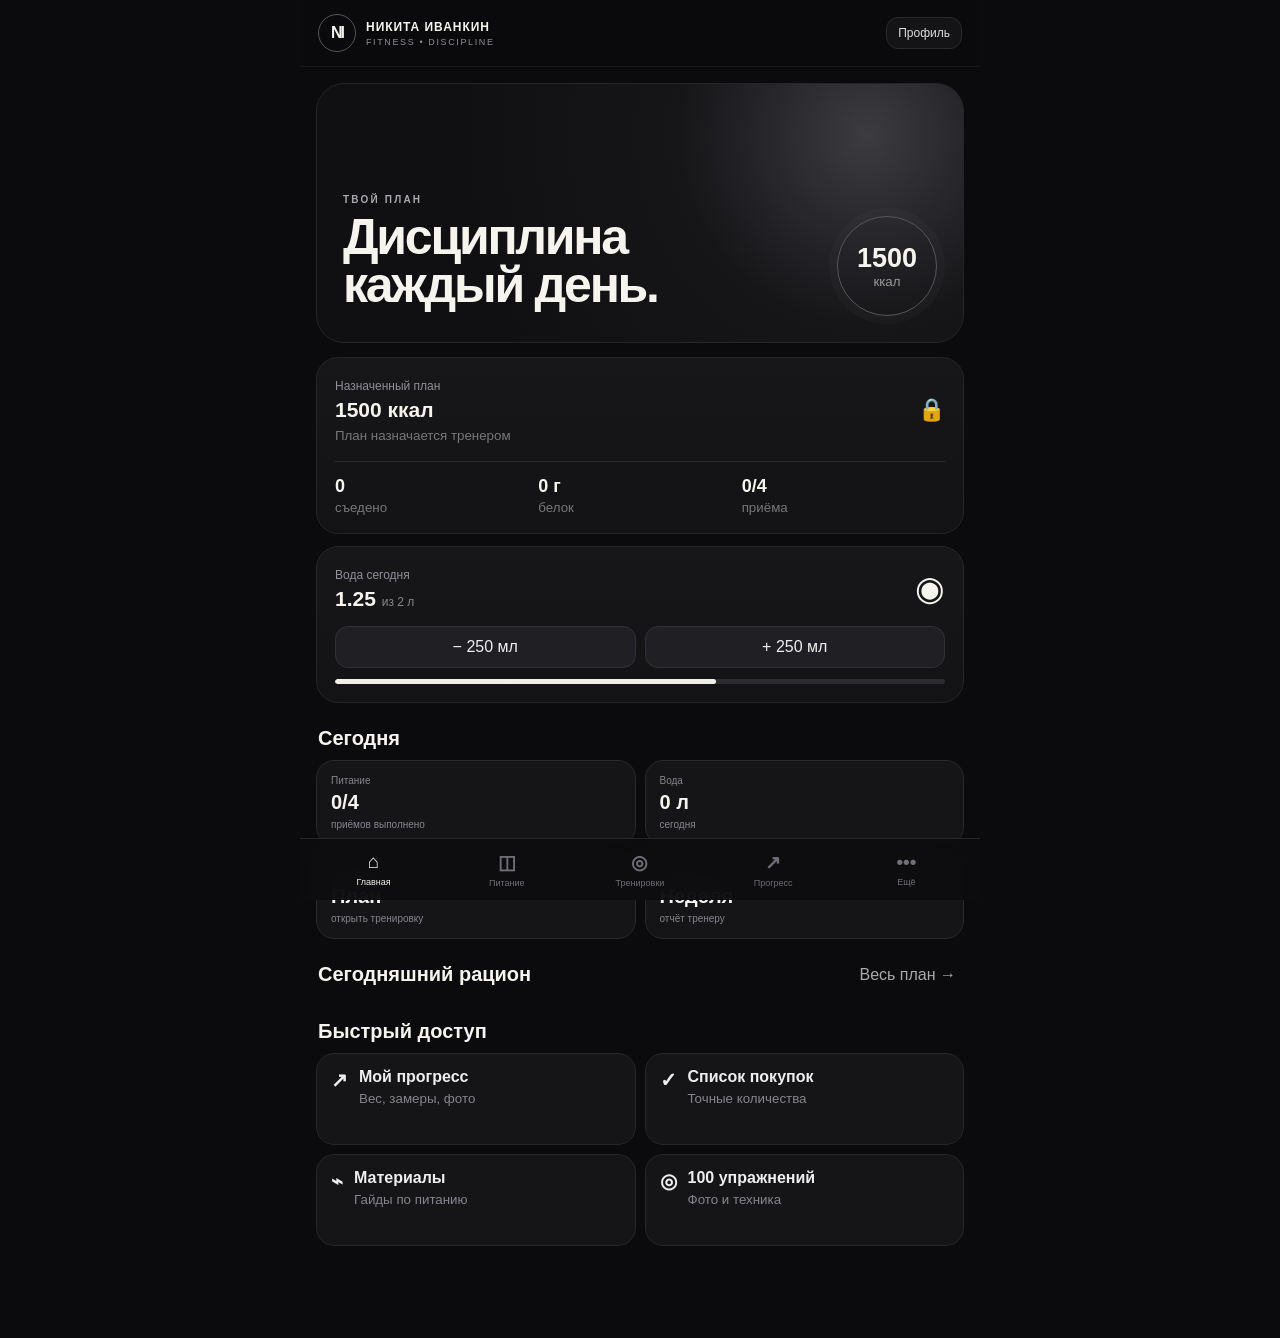
==== commit 5d321cd7: "Add files via upload" ====
--- a/index.html
+++ b/index.html
@@ -1,13 +1,20 @@
-<!doctype html><html lang="ru"><head><meta charset="utf-8"><meta name="viewport" content="width=device-width,initial-scale=1,viewport-fit=cover"><meta name="theme-color" content="#0b0b0d"><title>NI Fitness</title><link rel="stylesheet" href="styles.css"><script src="https://telegram.org/js/telegram-web-app.js"></script></head><body><div class="app">
+<!doctype html><html lang="ru"><head><meta charset="utf-8"><meta name="viewport" content="width=device-width,initial-scale=1,viewport-fit=cover"><meta name="theme-color" content="#0b0b0d"><title>NI Fitness</title><link rel="stylesheet" href="styles.css"><link rel="stylesheet" href="tariffs.css?v=1.0"><script src="https://telegram.org/js/telegram-web-app.js"></script></head><body><div class="app">
 <header class="topbar"><div class="brand"><div class="logo">NI</div><div><b>НИКИТА ИВАНКИН</b><span>FITNESS • DISCIPLINE</span></div></div><button class="icon-btn" data-goto="profile">Профиль</button></header>
-<main>
+<div id="demoBanner" class="demo-banner" style="display:none">DEMO · <b id="demoTimer">60:00</b><button onclick="location.href='/payment.html'">Выбрать тариф</button></div><main>
 <section class="page active" data-page="home"><div class="hero"><div><span class="eyebrow">ТВОЙ ПЛАН</span><h1>Дисциплина<br>каждый день.</h1></div><div class="hero-ring"><span id="heroKcal">1500</span><small>ккал</small></div></div>
 <div class="card"><div class="row between"><div><span class="muted">Назначенный план</span><h2 id="planTitle">1500 ккал</h2><small class="locked-note">План назначается тренером</small></div><span class="plan-lock">🔒</span></div><div class="stats"><div><span id="eatenKcal">0</span><small>съедено</small></div><div><span id="eatenProtein">0 г</span><small>белок</small></div><div><span id="mealProgress">0/4</span><small>приёма</small></div></div></div>
 <div class="card water-card"><div class="row between"><div><span class="muted">Вода сегодня</span><h2><span id="waterValue">1.25</span> <small>из <span id="waterGoalText">2</span> л</small></h2></div><div class="water-drop">◉</div></div><div class="water-actions"><button id="waterMinus">− 250 мл</button><button id="waterPlus">+ 250 мл</button></div><div class="progress"><i id="waterBar"></i></div></div>
-<div class="section-head"><h2>Сегодняшний рацион</h2><button data-goto="nutrition">Весь план →</button></div><div id="homeMeals" class="meal-list"></div>
+<div class="today-dashboard" id="todayDashboard">
+<div class="section-head"><h2>Сегодня</h2><span class="day-label" id="todayLabel"></span></div>
+<div class="today-grid">
+<div class="today-card"><small>Питание</small><b id="todayMealStat">0/4</b><span>приёмов выполнено</span></div>
+<div class="today-card"><small>Вода</small><b id="todayWaterStat">0 л</b><span>сегодня</span></div>
+<div class="today-card"><small>Тренировка</small><b id="todayTrainingStat">План</b><span>открыть тренировку</span></div>
+<div class="today-card"><small>Чек-ин</small><b id="todayCheckinStat">Неделя</b><span>отчёт тренеру</span></div>
+</div></div><div class="section-head"><h2>Сегодняшний рацион</h2><button data-goto="nutrition">Весь план →</button></div><div id="homeMeals" class="meal-list"></div>
 <div class="section-head"><h2>Быстрый доступ</h2></div><div class="quick-grid"><button data-goto="progress"><b>↗</b><span>Мой прогресс<small>Вес, замеры, фото</small></span></button><button data-goto="nutrition"><b>✓</b><span>Список покупок<small>Точные количества</small></span></button><button data-goto="materials"><b>⌁</b><span>Материалы<small>Гайды по питанию</small></span></button><button data-goto="exercises"><b>◎</b><span>100 упражнений<small>Фото и техника</small></span></button></div></section>
 <section class="page" data-page="nutrition"><div class="page-title"><span class="eyebrow">ПИТАНИЕ</span><h1>Мой рацион</h1><p>Можно отмечать фактически съеденное количество и менять продукты.</p></div><div class="card row between"><div><span class="muted">Ваш план питания</span><h2><span id="nutritionKcal">1500</span> ккал</h2><small class="locked-note">Изменить план может тренер</small></div><span class="plan-lock">🔒</span></div><div id="nutritionMeals" class="meal-list"></div><div class="card"><div class="section-head no-margin"><h2>Список покупок на 7 дней</h2></div><div id="shoppingList" class="shopping"></div></div></section>
-<section class="page" data-page="exercises"><div class="page-title"><span class="eyebrow">STRENGTH LIBRARY</span><h1>100 упражнений</h1><p>Фото из твоей энциклопедии, техника, мышцы и частые ошибки.</p></div><div id="muscleTabs" class="tabs"></div><div id="exerciseList" class="exercise-list"></div></section>
+<section class="page" data-page="exercises" data-feature="training"><div class="page-title"><span class="eyebrow">STRENGTH LIBRARY</span><h1>100 упражнений</h1><p>Фото из твоей энциклопедии, техника, мышцы и частые ошибки.</p></div><div id="muscleTabs" class="tabs"></div><div id="exerciseList" class="exercise-list"></div></section>
 <section class="page" data-page="materials"><div class="page-title"><span class="eyebrow">LIBRARY</span><h1>Гайды и материалы</h1><p>Только материалы, доступные по вашей подписке.</p></div>
 <div class="guide-grid">
 <button class="guide-card guide-open" data-guide="./nutrition-guide.pdf"><div class="guide-placeholder">NUTRITION</div><span><b>Nutrition Guide</b><small>База питания и построение рациона →</small></span></button>
@@ -16,19 +23,106 @@
 <button class="guide-card article-open" data-article="goals"><div class="guide-placeholder">GOALS</div><span><b>Снижение, поддержание, набор</b><small>Как меняется рацион под цель →</small></span></button>
 <button class="guide-card article-open" data-article="labels"><div class="guide-placeholder">LABEL</div><span><b>Как читать этикетку</b><small>Калории, белок, жиры и состав →</small></span></button>
 </div><div id="materialCards" class="material-list"></div></section>
-<section class="page" data-page="progress"><div class="page-title"><span class="eyebrow">PROGRESS</span><h1>Мой прогресс</h1><p>Замеры и фото формы.</p></div><div class="card form-card"><label>Вес, кг<input id="weightInput" type="number" step="0.1"></label><label>Талия, см<input id="waistInput" type="number" step="0.1"></label><label>Грудь, см<input id="chestInput" type="number" step="0.1"></label><label>Бёдра, см<input id="hipsInput" type="number" step="0.1"></label><button class="primary" id="saveMeasurements">Сохранить замеры</button></div><div class="card"><div class="section-head no-margin"><h2>Фото формы</h2></div><div class="photo-actions"><label class="upload"><input id="photoGallery" type="file" accept="image/*"><span>▧ Загрузить из галереи</span></label><label class="upload"><input id="photoCamera" type="file" accept="image/*" capture="user"><span>◎ Сделать фото</span></label></div><div id="photoGrid" class="photo-grid"></div></div><div class="card"><div class="section-head no-margin"><h2>Последние замеры</h2></div><div id="measurementHistory" class="history"></div></div></section>
-<section class="page" data-page="profile"><div class="page-title"><span class="eyebrow">PROFILE</span><h1>Профиль</h1><p>Ваши настройки, подписка и связь с тренером.</p></div><div class="card subscription-card"><div><span class="muted">Подписка</span><h2>NI FITNESS · ACTIVE</h2><small>Персональный план и материалы</small></div><span class="status-pill">Активна</span></div><div class="card form-card"><label>Имя<input id="profileName" placeholder="Имя"></label><label>Цель<select id="profileGoal"><option>Снижение веса</option><option>Поддержание</option><option>Набор мышц</option></select></label><label>Рост, см<input id="profileHeight" type="number"></label><label>Текущий вес, кг<input id="profileWeight" type="number" step="0.1"></label><label>Цель по воде, л<input id="profileWater" type="number" step="0.25" min="0.5"></label><button class="primary" id="saveProfile">Сохранить профиль</button></div><div class="card monthly-review"><span class="eyebrow">1 РАЗ В МЕСЯЦ</span><h2>Разбор прогресса от Никиты</h2><p>Отправьте итоги месяца: приложение приложит последние замеры, а вы добавите самочувствие, достижения и сложности.</p><label>Что получилось лучше всего?<textarea id="reviewWin" placeholder="Например: держал питание, тренировался 3 раза в неделю..."></textarea></label><label>Что было сложнее всего?<textarea id="reviewHard" placeholder="Например: вечерний голод, пропуски тренировок..."></textarea></label><label>Что хотите скорректировать?<textarea id="reviewNext" placeholder="Ваш вопрос или цель на следующий месяц"></textarea></label><button class="primary" id="sendReview">Отправить отчёт тренеру</button><div id="reviewStatus" class="review-status"></div></div></section>
+<section class="page" data-page="progress"><div class="page-title"><span class="eyebrow">PROGRESS</span><h1>Мой прогресс</h1><p>Замеры и фото формы.</p></div><div class="card form-card"><label>Вес, кг<input id="weightInput" type="number" step="0.1"></label><label>Талия, см<input id="waistInput" type="number" step="0.1"></label><label>Грудь, см<input id="chestInput" type="number" step="0.1"></label><label>Бёдра, см<input id="hipsInput" type="number" step="0.1"></label><button class="primary" id="saveMeasurements">Сохранить замеры</button></div><div class="card"><div class="section-head no-margin"><h2>Фото формы</h2></div><div class="notice">Фото прогресса временно отключены. Замеры и динамика работают без изменений.</div><div id="photoGrid" class="photo-grid"></div></div><div class="card"><div class="section-head no-margin"><h2>Последние замеры</h2></div><div id="measurementHistory" class="history"></div></div></section>
+<section class="page" data-page="profile"><div class="page-title"><span class="eyebrow">PROFILE</span><h1>Профиль</h1><p>Ваши настройки, подписка и связь с тренером.</p></div><div class="card subscription-card"><div><span class="muted">Подписка</span><h2>NI FITNESS · ACTIVE</h2><small>Персональный план и материалы</small></div><span class="status-pill">Активна</span></div>
+<div class="card">
+  <span class="eyebrow">ПОДПИСКА</span>
+  <h2 style="margin:6px 0 8px">Оплата и продление</h2>
+  <p class="muted" style="line-height:1.5">Выберите тариф и оплатите через защищённую форму Т‑Банка.</p>
+  <button class="primary wide" type="button" onclick="location.href='/payment.html'">Открыть оплату</button>
+</div>
+<div class="card server-card">
+  <div class="row between">
+    <div><span class="muted">Telegram ID</span><h2 id="serverTelegramId">Определяется…</h2></div>
+    <span class="status-pill" id="serverStatusPill">SERVER</span>
+  </div>
+  <p class="muted" id="serverStatusText">Проверяем доступ через Telegram.</p>
+  <button class="primary wide" id="openAdminBtn" style="display:none">Открыть ADMIN</button>
+</div><div class="card form-card"><label>Имя<input id="profileName" placeholder="Имя"></label><label>Цель<select id="profileGoal"><option>Снижение веса</option><option>Поддержание</option><option>Набор мышц</option></select></label><label>Рост, см<input id="profileHeight" type="number"></label><label>Текущий вес, кг<input id="profileWeight" type="number" step="0.1"></label><label>Цель по воде, л<input id="profileWater" type="number" step="0.25" min="0.5"></label><button class="primary" id="saveProfile">Сохранить профиль</button></div><div class="card weekly-checkin" id="weeklyCheckinCard"><span class="eyebrow">ЕЖЕНЕДЕЛЬНЫЙ CHECK-IN</span><h2>Как прошла неделя?</h2><p class="muted">Короткий отчёт помогает Никите вовремя скорректировать план.</p>
+<div class="checkin-grid"><label>Вес, кг<input id="weeklyWeight" type="number" step="0.1"></label><label>Питание 1–10<input id="weeklyNutrition" type="number" min="1" max="10"></label><label>Тренировок<input id="weeklyTraining" type="number" min="0" max="14"></label><label>Сон 1–10<input id="weeklySleep" type="number" min="1" max="10"></label><label>Самочувствие 1–10<input id="weeklyWellbeing" type="number" min="1" max="10"></label></div>
+<label>Что получилось?<textarea id="weeklyWin"></textarea></label><label>Что мешало?<textarea id="weeklyHard"></textarea></label><label>Вопрос тренеру<textarea id="weeklyQuestion"></textarea></label><button class="primary wide" id="sendWeeklyCheckin">Отправить недельный отчёт</button><div id="weeklyStatus" class="review-status"></div></div><div class="card monthly-review" data-feature="monthly-review"><span class="eyebrow">1 РАЗ В МЕСЯЦ</span><h2>Разбор прогресса от Никиты</h2><p>Отправьте итоги месяца: приложение приложит последние замеры, а вы добавите самочувствие, достижения и сложности.</p><label>Что получилось лучше всего?<textarea id="reviewWin" placeholder="Например: держал питание, тренировался 3 раза в неделю..."></textarea></label><label>Что было сложнее всего?<textarea id="reviewHard" placeholder="Например: вечерний голод, пропуски тренировок..."></textarea></label><label>Что хотите скорректировать?<textarea id="reviewNext" placeholder="Ваш вопрос или цель на следующий месяц"></textarea></label><button class="primary" id="sendReview">Отправить отчёт тренеру</button><div id="reviewStatus" class="review-status"></div></div></section>
 <section class="page" data-page="more"><div class="page-title"><span class="eyebrow">NI FITNESS</span><h1>Ещё</h1></div>
-<div class="card test-panel" id="trainerTestPanel" style="display:none">
-<span class="eyebrow">РЕЖИМ ТЕСТИРОВАНИЯ</span><h2>Доступ клиента</h2>
-<p class="muted">Этот блок виден только по ссылке с <b>?test=1</b>. Он нужен, чтобы до подключения сервера проверить разные варианты доступа.</p>
-<label>Назначенный план<select id="testAssignedKcal"></select></label>
-<label class="switch-row"><span>Подписка активна</span><input id="testSubActive" type="checkbox"></label>
-<button class="primary wide" id="applyTestAccess">Применить тестовый доступ</button><div id="testAccessStatus" class="review-status"></div>
-</div><div class="card menu-card"><button data-goto="materials">Гайды и материалы <span>→</span></button><button data-goto="profile">Профиль <span>→</span></button><button id="resetToday">Сбросить сегодняшний день <span>→</span></button><button id="exportData">Экспорт данных <span>→</span></button></div><div class="notice">Данные сохраняются локально на устройстве. Для полноценной синхронизации между устройствами понадобится серверная база.</div></section>
+<div class="card menu-card"><button type="button" onclick="location.href='/payment.html'">Оплата подписки <span>→</span></button><button data-goto="materials">Гайды и материалы <span>→</span></button><button data-goto="profile">Профиль <span>→</span></button><button id="resetToday">Сбросить сегодняшний день <span>→</span></button><button id="exportData">Экспорт данных <span>→</span></button></div><div class="notice">Данные сохраняются локально на устройстве. Для полноценной синхронизации между устройствами понадобится серверная база.</div></section>
 </main><nav class="bottom-nav"><button class="active" data-goto="home"><b>⌂</b><span>Главная</span></button><button data-goto="nutrition"><b>◫</b><span>Питание</span></button><button data-goto="exercises"><b>◎</b><span>Тренировки</span></button><button data-goto="progress"><b>↗</b><span>Прогресс</span></button><button data-goto="more"><b>•••</b><span>Ещё</span></button></nav></div>
 <div class="modal" id="exerciseModal"><div class="sheet"><button class="close">×</button><div id="exerciseDetail"></div></div></div>
 <div class="modal" id="mealModal"><div class="sheet"><button class="close">×</button><div id="mealDetail"></div></div></div>
 <div class="modal" id="replaceModal"><div class="sheet"><button class="close">×</button><span class="eyebrow">ЗАМЕНА ПРОДУКТА</span><h2>Выбери замену</h2><div id="replaceDetail"></div></div></div>
-<div class="modal" id="articleModal"><div class="sheet"><button class="close">×</button><div id="articleDetail"></div></div></div>
-<script src="data.js"></script><script src="app.js"></script></body></html>+<div class="modal" id="requestReplaceModal"><div class="sheet"><button class="close">×</button><span class="eyebrow">ЗАПРОС ТРЕНЕРУ</span><h2>Запросить замену</h2><p class="muted" id="requestReplaceCurrent"></p><label>Что хотите вместо этого / почему?<textarea id="requestReplaceMessage" placeholder="Например: не ем рыбу, хочу другой источник белка"></textarea></label><button class="primary wide" id="sendReplacementRequest">Отправить Никите</button><div id="replacementRequestStatus" class="review-status"></div></div></div><div class="modal" id="articleModal"><div class="sheet"><button class="close">×</button><div id="articleDetail"></div></div></div>
+
+
+<div id="accessLock" class="access-lock" style="display:none">
+  <div class="access-lock-card tariff-paywall">
+    <div class="logo big-logo">NI</div>
+    <span class="eyebrow">NI FITNESS MEMBERSHIP</span>
+    <h2 id="accessLockTitle">Выберите свой план</h2>
+    <p id="accessLockText">Получите персональный рацион, контроль прогресса и инструменты NI FITNESS. Выберите уровень сопровождения.</p>
+    <div class="lock-id">Telegram ID: <b id="lockTelegramId">—</b></div>
+
+    <div class="demo-offer"><b>Сначала посмотреть приложение?</b><p>Откройте один демо-доступ на 60 минут. Повторно запустить демо с этого Telegram ID нельзя.</p><button class="demo-btn" id="startDemoBtn">Запустить DEMO · 60 минут</button><small id="demoLockStatus"></small></div><div class="tariff-grid">
+      <article class="tariff-card">
+        <span class="tariff-name">START</span>
+        <div class="tariff-price">690 ₽ <small>/ 30 дней</small></div>
+        <p>База для самостоятельной работы с питанием и прогрессом.</p>
+        <ul>
+          <li>✓ Персональная калорийность</li>
+          <li>✓ Рацион на каждый день</li>
+          <li>✓ Вода и контроль веса</li>
+          <li>✓ Замены продуктов</li>
+          <li>✓ Замеры и динамика</li>
+          <li>✓ Базовые материалы</li>
+          <li class="off">— Тренировочный раздел</li>
+          <li class="off">— Месячный разбор</li>
+        </ul>
+        <button class="primary tariff-buy" data-buy-tariff="690">Выбрать START · 690 ₽</button>
+      </article>
+
+      <article class="tariff-card featured">
+        <span class="tariff-badge">ПОПУЛЯРНЫЙ</span>
+        <span class="tariff-name">PRO</span>
+        <div class="tariff-price">1 490 ₽ <small>/ 30 дней</small></div>
+        <p>Питание + полноценный тренировочный функционал и контроль прогресса.</p>
+        <ul>
+          <li>✓ Всё из START</li>
+          <li>✓ База 100 упражнений</li>
+          <li>✓ Персональный план тренировок</li>
+          <li>✓ Все гайды и материалы</li>
+          <li>✓ Замеры и динамика</li>
+          <li>✓ Фото прогресса</li>
+          <li>✓ Ежемесячный отчёт</li>
+          <li class="off">— Персональная корректировка Никитой</li>
+        </ul>
+        <button class="primary tariff-buy" data-buy-tariff="1490">Выбрать PRO · 1 490 ₽</button>
+      </article>
+
+      <article class="tariff-card">
+        <span class="tariff-name">PREMIUM</span>
+        <div class="tariff-price">2 990 ₽ <small>/ 30 дней</small></div>
+        <p>Максимальное сопровождение и персональные корректировки.</p>
+        <ul>
+          <li>✓ Всё из PRO</li>
+          <li>✓ Личный разбор от Никиты</li>
+          <li>✓ Корректировка питания</li>
+          <li>✓ Корректировка тренировок</li>
+          <li>✓ Приоритетная обратная связь</li>
+          <li>✓ Замеры и динамика</li>
+        </ul>
+        <button class="primary tariff-buy" data-buy-tariff="2990">Выбрать PREMIUM · 2 990 ₽</button>
+      </article>
+    </div>
+
+    <p class="tariff-footnote">Автосписаний нет. Продление оплачивается вручную каждые 30 дней.</p>
+    <a class="lock-contact" href="https://t.me/niatlet" style="display:block;margin-top:12px;color:#aaa;text-decoration:none">Есть вопрос? Написать Никите</a>
+  </div>
+</div>
+
+<div class="modal" id="upgradeModal">
+  <div class="sheet">
+    <button class="close">×</button>
+    <span class="eyebrow">NI FITNESS · UPGRADE</span>
+    <h2 id="upgradeTitle">Доступно в PRO</h2>
+    <p id="upgradeText">Эта функция доступна на более высоком тарифе.</p>
+    <button class="primary wide" id="upgradePayBtn">Посмотреть тарифы</button>
+  </div>
+</div>
+
+<script src="data.js"></script><script src="app.js?v=8.0"></script></body></html>
--- a/styles.css
+++ b/styles.css
@@ -11,3 +11,20 @@
 
 .test-panel{border-color:#42424a}.switch-row{display:flex;align-items:center;justify-content:space-between;margin:12px 0}.switch-row input{width:auto;transform:scale(1.2)}
 .article-body{margin-top:16px}.article-body p{color:#b0b0b7;line-height:1.6;font-size:14px}.article-body h4{margin:20px 0 7px;font-size:15px}
+
+/* v6 access / admin */
+.access-lock{position:fixed;inset:0;z-index:999;background:rgba(7,7,9,.96);backdrop-filter:blur(18px);align-items:center;justify-content:center;padding:24px}
+.access-lock-card{width:min(430px,100%);border:1px solid #2f2f35;background:#151518;border-radius:28px;padding:28px;text-align:center}
+.big-logo{width:68px;height:68px;margin:0 auto 18px;font-size:22px}
+.access-lock-card h2{font-size:28px;margin:12px 0}.access-lock-card p{color:#96969f;line-height:1.55}
+.lock-id{margin:20px 0;padding:12px;background:#202024;border-radius:12px;color:#8e8e96;font-size:12px}
+.lock-contact{display:block;text-decoration:none}
+.server-card .ok{background:#ebeee8;color:#111}
+.trainer-feedback{margin-top:10px;padding:13px;border:1px solid #36363d;border-radius:14px;background:#202024}.trainer-feedback p{margin:7px 0 0;color:#bbb;line-height:1.5}
+
+.admin-app{max-width:760px;margin:auto;min-height:100vh}.admin-main{padding:0 16px 50px}.admin-tools{margin-bottom:14px}
+.admin-list{display:grid;gap:9px}.admin-client{width:100%;display:flex;justify-content:space-between;align-items:center;text-align:left;background:#151518;border:1px solid #29292f;color:#eee;border-radius:17px;padding:14px}
+.admin-client b{display:block}.admin-client small{display:block;color:#818189;margin-top:5px}.admin-client-meta{text-align:right;display:grid;gap:4px;font-size:11px}.good{color:#dce7d7}.bad{color:#c58f8f}
+
+/* NI FITNESS v2 */
+.today-grid{display:grid;grid-template-columns:1fr 1fr;gap:9px}.today-card{background:#151518;border:1px solid #28282d;border-radius:18px;padding:14px}.today-card small,.today-card span{display:block;color:#85858d;font-size:10px}.today-card b{display:block;font-size:20px;margin:5px 0}.day-label{font-size:11px;color:#888}.checkin-grid{display:grid;grid-template-columns:1fr 1fr;gap:9px}.weekly-checkin label{margin-top:10px}.demo-offer{border:1px solid #3b3b42;background:#1c1c20;border-radius:18px;padding:15px;margin:16px 0;text-align:left}.demo-offer p{font-size:12px;margin:6px 0 12px}.demo-btn{width:100%;border:1px solid #555;background:#f1efe9;color:#111;border-radius:13px;padding:13px;font-weight:800}.demo-offer small{display:block;margin-top:8px;color:#999}.demo-banner{position:sticky;top:67px;z-index:19;margin:0 16px;padding:9px 12px;background:#f1efe9;color:#111;border-radius:0 0 14px 14px;font-size:11px;display:flex;align-items:center;justify-content:space-between}.demo-banner button{border:0;background:#111;color:#fff;border-radius:9px;padding:7px 9px;font-size:10px}.request-own{width:100%;margin-top:12px;border:1px solid #444;background:#202024;color:#eee;border-radius:13px;padding:12px}.request-history{display:grid;gap:7px;margin-top:10px}.request-item{background:#202024;border-radius:12px;padding:10px;font-size:11px}.request-item small{color:#888}.admin-engagement textarea{min-height:70px}@media(max-width:380px){.today-grid,.checkin-grid{grid-template-columns:1fr}}
--- a/tariffs.css
+++ b/tariffs.css
@@ -0,0 +1,19 @@
+
+/* NI FITNESS v7 · tariff system */
+.tariff-paywall{width:min(760px,calc(100vw - 24px));max-height:92vh;overflow:auto;text-align:left}
+.tariff-paywall>.logo,.tariff-paywall>.eyebrow,.tariff-paywall>h2,.tariff-paywall>p,.tariff-paywall>.lock-id{text-align:center;margin-left:auto;margin-right:auto}
+.tariff-grid{display:grid;gap:12px;margin-top:18px}
+.tariff-card{position:relative;background:#151518;border:1px solid #303036;border-radius:20px;padding:17px}
+.tariff-card.featured{border-color:#696970}
+.tariff-badge{position:absolute;right:14px;top:14px;font-size:8px;letter-spacing:.16em;border:1px solid #555;border-radius:99px;padding:5px 7px;color:#bbb}
+.tariff-name{font-size:11px;letter-spacing:.18em;color:#aaa;font-weight:800}
+.tariff-price{font-size:29px;font-weight:850;letter-spacing:-.04em;margin:7px 0}
+.tariff-price small{font-size:10px;color:#777;font-weight:500}
+.tariff-card p{font-size:11px;line-height:1.5;color:#888}
+.tariff-card ul{list-style:none;padding:0;margin:14px 0;display:grid;gap:7px;font-size:11px}
+.tariff-card li.off{color:#626269}
+.tariff-buy{width:100%}
+.tariff-footnote{text-align:center!important;color:#666;font-size:10px;line-height:1.5;margin-top:15px!important}
+.tier-locked{opacity:.62}
+.feature-locked{border:1px dashed #444}
+@media(min-width:680px){.tariff-grid{grid-template-columns:repeat(3,1fr)}}
